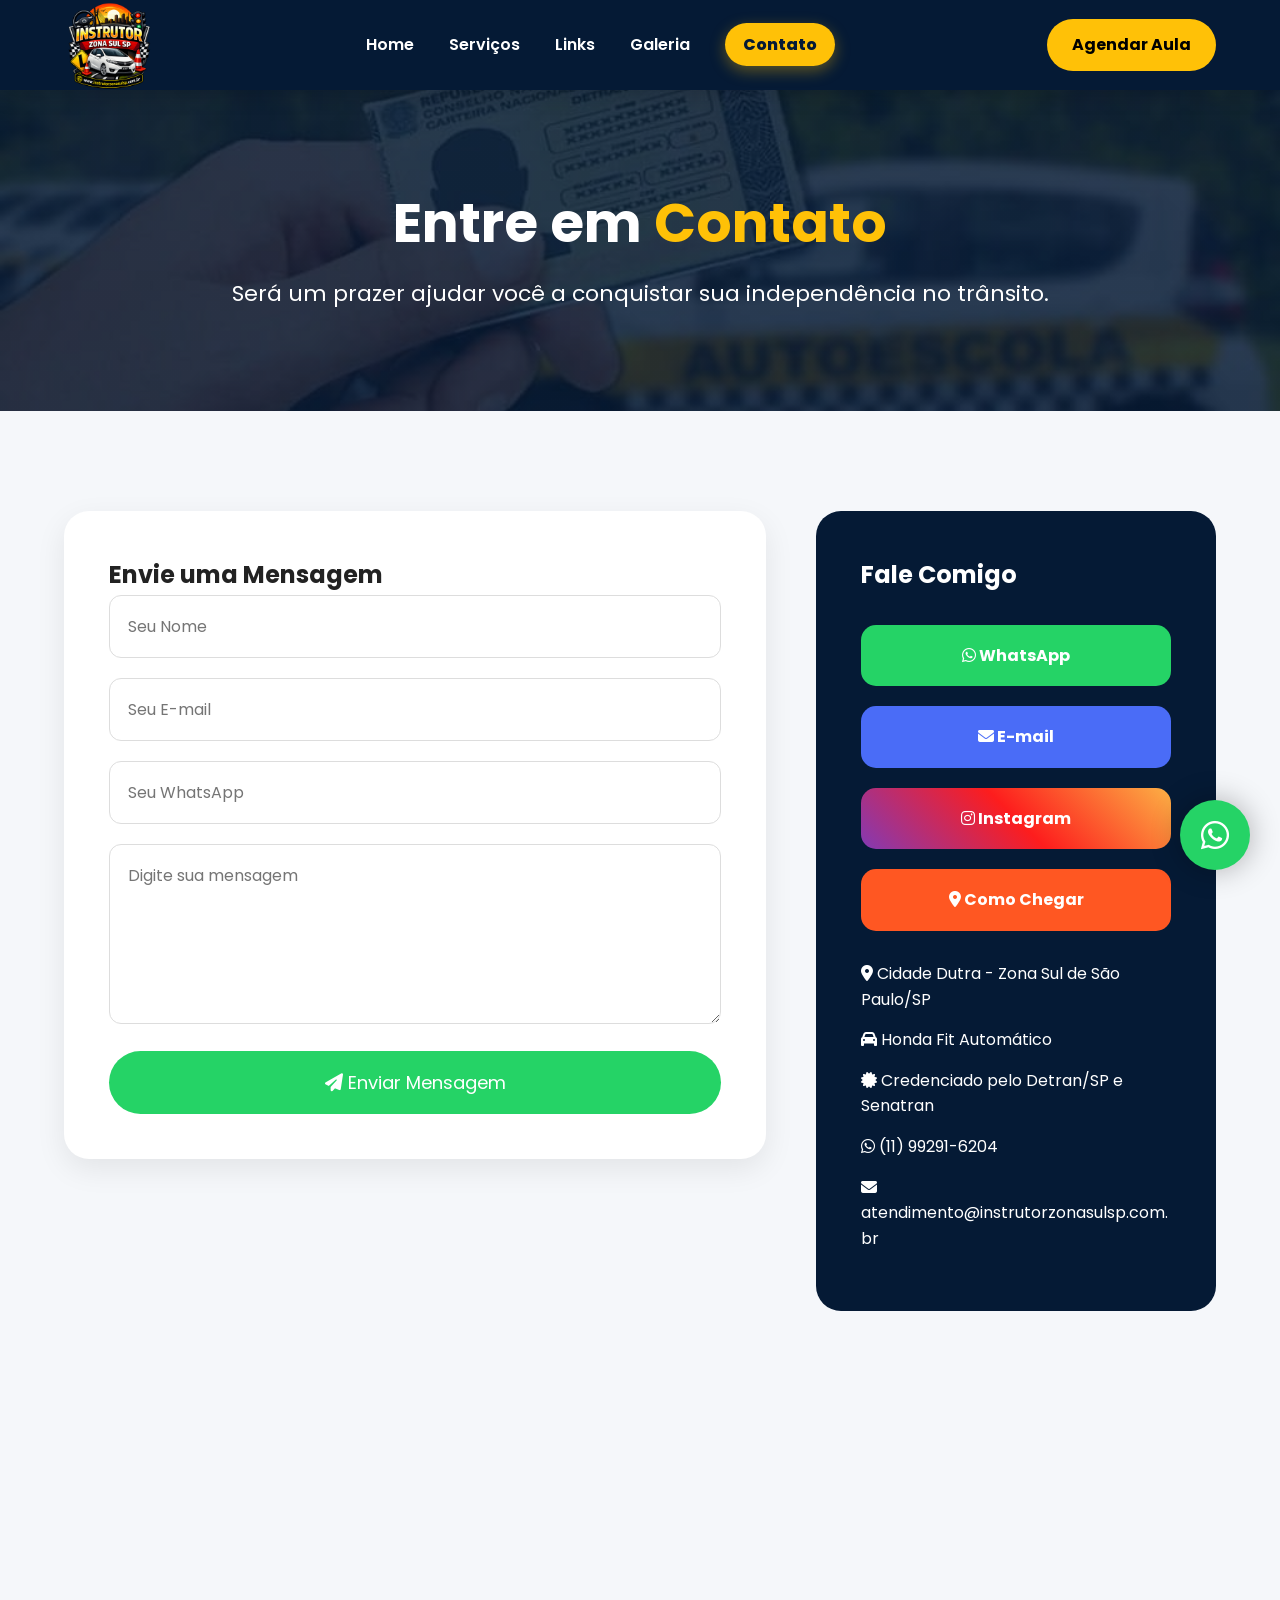
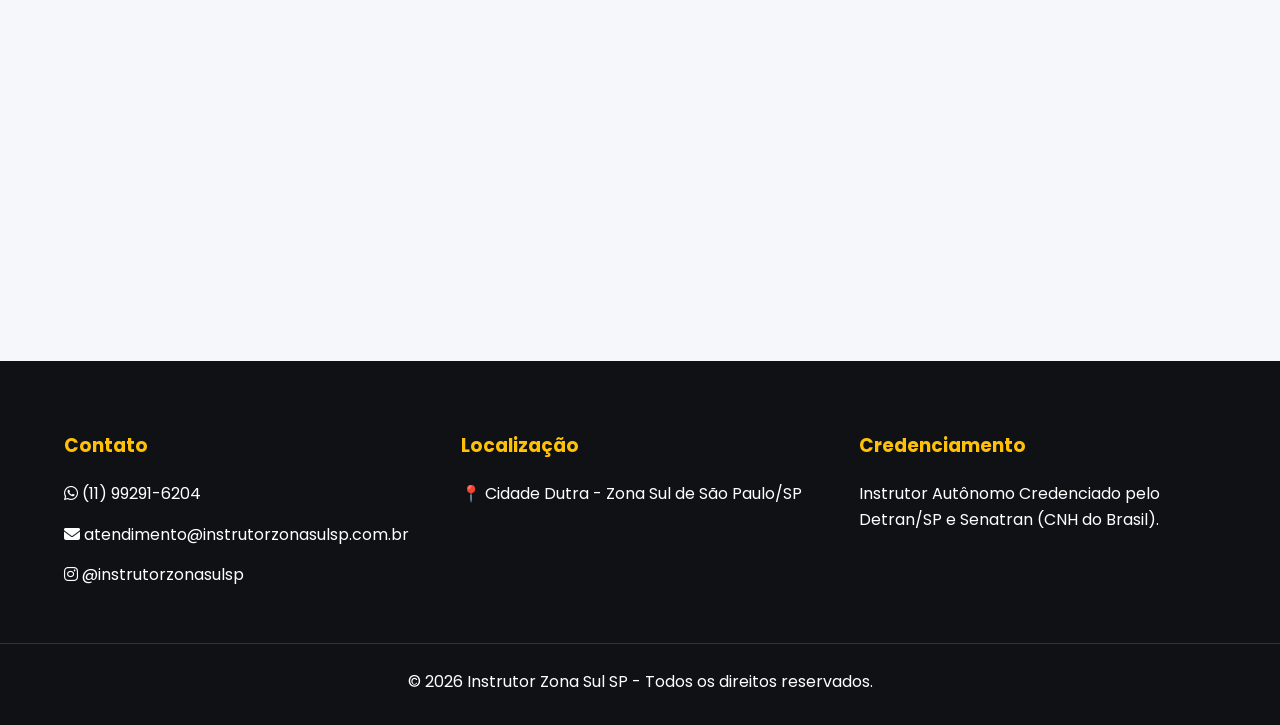
==== contato.html @ 7f16bb5d "Primeira versão do site Instrutor Zona Sul SP" ====
<!DOCTYPE html>
<html lang="pt-BR">

<head>
    <script async src="https://www.googletagmanager.com/gtag/js?id=G-B4GKSJ2989"></script>
    <script>
      window.dataLayer = window.dataLayer || [];
      function gtag(){dataLayer.push(arguments);}
      gtag('js', new Date());
      gtag('config', 'G-B4GKSJ2989');
    </script>
    
    <meta charset="UTF-8">
    <meta name="viewport" content="width=device-width, initial-scale=1.0">

    <title>Contato | Instrutor Zona Sul SP</title>

    <meta name="description"
        content="Entre em contato com o Instrutor Zona Sul SP e agende sua aula de direção.">

    <meta name="keywords"
        content="contato, whatsapp, aulas de direção, instrutor zona sul sp">

    <meta name="author"
        content="Instrutor Zona Sul SP">

    <meta property="og:title"
        content="Contato | Instrutor Zona Sul SP">

    <meta property="og:description"
        content="Agende sua aula de direção pelo WhatsApp.">

    <meta property="og:image"
        content="imagens/logo.png">

    <meta property="og:type"
        content="website">

    <link rel="icon"
        href="imagens/favicon.png">

    <link rel="preconnect"
        href="https://fonts.googleapis.com">

    <link rel="preconnect"
        href="https://fonts.gstatic.com"
        crossorigin>

    <link href="https://fonts.googleapis.com/css2?family=Poppins:wght@300;400;500;600;700;800&display=swap"
        rel="stylesheet">

    <link rel="stylesheet"
        href="https://cdnjs.cloudflare.com/ajax/libs/font-awesome/6.7.2/css/all.min.css">

        <link rel="stylesheet" href="css/style.css">
    <link rel="stylesheet" href="css/contato.css">    

    <link rel="icon"
          type="image/ico"
          href="imagens/favicon.ico">

    <link rel="icon" type="image/ico" href="imagens/favicon.ico">
    <link rel="apple-touch-icon" href="imagens/favicon.ico">
</head>

<body>

<header>

    <div class="container header-grid">

        <a href="index.html" class="logo">
            <img src="imagens/logo.png"
                alt="Instrutor Zona Sul SP"
                loading="lazy">
        </a>

        <div class="menu-mobile">
            <i class="fas fa-bars"></i>
        </div>

        <nav>
    <ul>
        <li><a href="index.html">Home</a></li>
        <li><a href="servicos.html">Serviços</a></li>
        <li><a href="links.html">Links</a></li>
        <li><a href="galeria.html">Galeria</a></li>
        <li><a href="contato.html">Contato</a></li>
    </ul>
        </nav>

        <a
            href="https://wa.me/5511992916204"
            target="_blank"
            class="btn-header">

            Agendar Aula

        </a>

    </div>

</header>

<section class="hero-contato">

    <div class="container">

        <h1>
            Entre em <span>Contato</span>
        </h1>

        <p>
            Será um prazer ajudar você a conquistar sua independência no trânsito.
        </p>

    </div>

</section>

<section class="contato">

    <div class="container">

        <div class="contato-grid">

            <div class="formulario">

                <h2>Envie uma Mensagem</h2>

                <form
                    action="https://formsubmit.co/atendimento@instrutorzonasulsp.com.br"
                    method="POST">

                    <input type="hidden"
                        name="_subject"
                        value="Novo contato pelo site - Instrutor Zona Sul SP">

                    <input type="hidden"
                        name="_captcha"
                        value="false">

                    <input type="hidden"
                        name="_template"
                        value="table">

                    <input type="hidden"
                        name="_next"
                        value="https://www.instrutorzonasulsp.com.br/obrigado.html">

                    <div class="campo">

                        <input
                            type="text"
                            name="Nome"
                            placeholder="Seu Nome"
                            autocomplete="name"
                            required>

                    </div>

                    <div class="campo">

                        <input
                            type="email"
                            name="Email"
                            placeholder="Seu E-mail"
                            autocomplete="email"
                            required>

                    </div>

                    <div class="campo">

                        <input
                            type="tel"
                            name="Telefone"
                            placeholder="Seu WhatsApp"
                            autocomplete="tel"
                            required>

                    </div>

                    <div class="campo">

                        <textarea
                            name="Mensagem"
                            placeholder="Digite sua mensagem"
                            required></textarea>

                    </div>

                    <button
                        class="botao-enviar"
                        type="submit">

                        <i class="fas fa-paper-plane"></i>
                        Enviar Mensagem

                    </button>

                </form>

            </div>

            <div class="info">

                <h2>Fale Comigo</h2>

                <a
                    href="https://wa.me/5511992916204"
                    target="_blank"
                    class="contato-btn whatsapp-btn">

                    <i class="fab fa-whatsapp"></i>
                    WhatsApp

                </a>

                <a
                    href="mailto:atendimento@instrutorzonasulsp.com.br"
                    target="_blank"
                    class="contato-btn email-btn">

                    <i class="fas fa-envelope"></i>
                    E-mail

                </a>

                <a
                    href="https://instagram.com/instrutorzonasulsp"
                    target="_blank"
                    class="contato-btn instagram-btn">

                    <i class="fab fa-instagram"></i>
                    Instagram

                </a>

                <a
                    href="https://www.google.com.br/maps/place/Cidade+Dutra,+S%C3%A3o+Paulo+-+SP/"
                    target="_blank"
                    class="contato-btn mapa-btn">

                    <i class="fas fa-location-dot"></i>
                    Como Chegar

                </a>

                <div class="dados">

                    <p>
                        <i class="fas fa-location-dot"></i>
                        Cidade Dutra - Zona Sul de São Paulo/SP
                    </p>

                    <p>
                        <i class="fas fa-car"></i>
                        Honda Fit Automático
                    </p>

                    <p>
                        <i class="fas fa-certificate"></i>
                        Credenciado pelo Detran/SP e Senatran
                    </p>

                    <p>
                        <i class="fab fa-whatsapp"></i>
                        (11) 99291-6204
                    </p>

                    <p>
                        <i class="fas fa-envelope"></i>
                        atendimento@instrutorzonasulsp.com.br
                    </p>

                </div>

            </div>

        </div>

    </div>

</section>

<section class="mapa">

    <div class="container">

        <iframe
            src="https://www.google.com/maps?q=Cidade+Dutra,São+Paulo,SP&output=embed">
        </iframe>

    </div>

</section>

<footer>

    <div class="container footer-grid">

        <div>

            <h3>Contato</h3>

            <p><i class="fab fa-whatsapp"></i> (11) 99291-6204</p>
            <p><i class="fas fa-envelope"></i> atendimento@instrutorzonasulsp.com.br</p>
            <p><i class="fab fa-instagram"></i> @instrutorzonasulsp</p>

        </div>

        <div class="footer-box">
                <h3>Localização</h3>
                <p>📍 Cidade Dutra - Zona Sul de São Paulo/SP</p>
            </div>
        <div>

            <h3>Credenciamento</h3>

            <p>
                Instrutor Autônomo Credenciado pelo Detran/SP e Senatran (CNH do Brasil).
            </p>

        </div>

    </div>

    <div class="copy">
        © <span id="ano"></span>
        Instrutor Zona Sul SP - Todos os direitos reservados.
    </div>

</footer>

<a
    href="https://wa.me/5511992916204"
    target="_blank"
    class="whatsapp">

    <i class="fab fa-whatsapp"></i>

</a>

<button class="voltar-topo">
    <i class="fas fa-chevron-up"></i>
</button>


<script>
document.getElementById('ano').innerText =
new Date().getFullYear();
</script>

<script src="js/script.js"></script>

</body>
</html>
---- css/style.css ----
/* ==========================
   RESET
========================== */

*{
    margin:0;
    padding:0;
    box-sizing:border-box;
    font-family:'Poppins',sans-serif;
}

html{
    scroll-behavior:smooth;
}

body{
    background:#f5f7fa;
    color:#222;
    line-height:1.6;
    overflow-x:hidden;
}

img{
    max-width:100%;
    display:block;
}

.container{
    width:90%;
    max-width:1200px;
    margin:auto;
}

/* ==========================
   HEADER
========================== */

header{
    background:#051A35;
    position:sticky;
    top:0;
    z-index:9999;
    box-shadow:0 5px 20px rgba(0,0,0,.15);
}

.header-grid{
    min-height:90px;
    display:flex;
    justify-content:space-between;
    align-items:center;
    gap:20px;
}

.logo{
    display:flex;
    align-items:center;
}

.logo img{
    height:90px;
    width:auto;
}

/* ==========================
   MENU
========================== */

.menu-mobile{
    display:none;
    color:#fff;
    font-size:30px;
    cursor:pointer;
}

nav ul{
    display:flex;
    gap:35px;
    list-style:none;
}

nav ul li a{
    color:#fff;
    text-decoration:none;
    font-weight:600;
    transition:.3s;
    padding:10px 0;
    position:relative;
}

nav ul li a:hover{
    color:#FFC107;
}

nav ul li a::after{
    content:'';
    position:absolute;
    left:0;
    bottom:-8px;
    width:0;
    height:3px;
    background:#FFC107;
    border-radius:30px;
    transition:.3s;
}

nav ul li a:hover::after{
    width:100%;
}

/* MENU ATIVO */

nav ul li a.ativo{
    background:#FFC107;
    color:#051A35;
    padding:10px 18px;
    border-radius:30px;
    font-weight:800;
    box-shadow:0 5px 15px rgba(255,193,7,.35);
}

nav ul li a.ativo::after{
    display:none;
}

/* ==========================
   BOTÃO HEADER
========================== */

.btn-header{
    background:#FFC107;
    color:#000;
    text-decoration:none;
    padding:13px 25px;
    border-radius:40px;
    font-weight:700;
    transition:.3s;
    white-space:nowrap;
}

.btn-header:hover{
    transform:translateY(-3px);
}

/* ==========================
   HERO
========================== */

.hero{
    background:
    linear-gradient(rgba(5,26,53,.80),
    rgba(5,26,53,.80)),
    url('../imagens/banner-home.jpg');

    background-size:cover;
    background-position:center;
    color:#fff;
    padding:100px 0;
}

.hero-grid{
    display:grid;
    grid-template-columns:1fr 1fr;
    gap:50px;
    align-items:center;
}

.hero h1{
    font-size:55px;
    line-height:1.1;
    margin-bottom:25px;
}

.hero h1 span{
    color:#FFC107;
}

.hero p{
    font-size:20px;
    margin-bottom:30px;
}

.hero ul{
    list-style:none;
    margin-bottom:35px;
}

.hero li{
    margin-bottom:15px;
    font-size:18px;
}

.hero li i{
    color:#FFC107;
    margin-right:10px;
}

/* ==========================
   BOTÕES
========================== */

.btn{
    display:inline-block;
    background:#25D366;
    color:#fff;
    text-decoration:none;
    padding:17px 35px;
    border-radius:40px;
    font-weight:700;
    transition:.3s;
}

.btn:hover{
    transform:translateY(-4px);
}

/* ==========================
   TÍTULOS
========================== */

.titulo{
    font-size:42px;
    text-align:center;
    color:#051A35;
    margin-bottom:60px;
}

/* ==========================
   CARDS
========================== */

.cards{
    display:grid;
    grid-template-columns:
    repeat(auto-fit,minmax(250px,1fr));
    gap:30px;
}

.card{
    background:#fff;
    padding:40px;
    border-radius:25px;
    text-align:center;
    box-shadow:0 10px 30px rgba(0,0,0,.08);
    transition:.3s;
}

.card:hover{
    transform:translateY(-10px);
}

.card i{
    font-size:50px;
    color:#FFC107;
    margin-bottom:20px;
}

.card h3{
    color:#051A35;
    margin-bottom:15px;
}

/* ==========================
   SOBRE
========================== */

.sobre{
    padding:100px 0;
}

.sobre-grid{
    display:grid;
    grid-template-columns:350px 1fr;
    gap:60px;
    align-items:center;
}

.sobre img{
    border-radius:25px;
}

.sobre p{
    margin-bottom:20px;
    font-size:18px;
}

/* ==========================
   CTA
========================== */

.cta{
    background:#FFC107;
    padding:100px 0;
    text-align:center;
}

.cta h2{
    font-size:42px;
    margin-bottom:20px;
    color:#051A35;
}

.cta p{
    font-size:20px;
    margin-bottom:35px;
}

/* ==========================
   FOOTER
========================== */

footer{
    background:#0f1115;
    color:#fff;
    padding:70px 0 30px;
}

.footer-grid{
    display:grid;
    grid-template-columns:
    repeat(auto-fit,minmax(250px,1fr));
    gap:40px;
}

footer h3{
    color:#FFC107;
    margin-bottom:20px;
}

footer p{
    margin-bottom:15px;
}

.copy{
    text-align:center;
    margin-top:40px;
    padding-top:25px;
    border-top:1px solid #333;
}

/* ==========================
   BOTÃO WHATSAPP
========================== */

.whatsapp{
    position:fixed;
    right:30px;
    bottom:30px;
    width:70px;
    height:70px;
    border-radius:50%;
    background:#25D366;
    display:flex;
    justify-content:center;
    align-items:center;
    color:#fff;
    text-decoration:none;
    font-size:32px;
    box-shadow:0 0 30px rgba(0,0,0,.3);
    z-index:999;
}

/* ==========================
   VOLTAR AO TOPO
========================== */

.voltar-topo{
    position:fixed;
    right:30px;
    bottom:120px;
    width:55px;
    height:55px;
    border:none;
    border-radius:50%;
    background:#051A35;
    color:#fff;
    cursor:pointer;
    display:none;
    z-index:999;
}

.voltar-topo.mostrar{
    display:flex;
    justify-content:center;
    align-items:center;
}

/* ==========================
   RESPONSIVIDADE TABLET
========================== */

@media(max-width:992px){

    .hero-grid,
    .sobre-grid,
    .footer-grid{
        grid-template-columns:1fr;
        text-align:center;
    }

    .hero h1{
        font-size:42px;
    }

    .titulo{
        font-size:34px;
    }

    .logo img{
        height:75px;
    }
}

/* ==========================
   RESPONSIVIDADE CELULAR
========================== */

@media(max-width:768px){

    .header-grid{
        min-height:auto;
        flex-wrap:wrap;
        padding:15px 0;
    }

    .logo img{
        height:65px;
    }

    .menu-mobile{
        display:block;
        margin-left:auto;
    }

    nav{
        display:none;
        width:100%;
        margin-top:20px;
        order:3;
    }

    nav.ativo{
        display:block;
    }

    nav ul{
        flex-direction:column;
        gap:0;
        width:100%;
        background:#051A35;
        border-radius:15px;
        overflow:hidden;
    }

    nav ul li a{
        display:block;
        padding:18px;
        text-align:center;
        border-bottom:1px solid rgba(255,255,255,.1);
    }

    .btn-header{
        display:none;
    }

    .hero{
        padding:70px 0;
        text-align:center;
    }

    .hero h1{
        font-size:34px;
    }

    .titulo{
        font-size:30px;
    }

    .btn{
        display:block;
        width:100%;
        text-align:center;
        margin-bottom:15px;
    }

    .whatsapp{
        width:60px;
        height:60px;
        font-size:28px;
        right:20px;
        bottom:20px;
    }

    .voltar-topo{
        right:20px;
        bottom:95px;
    }
}

/* ==========================
   CELULARES PEQUENOS
========================== */

@media(max-width:480px){

    .container{
        width:94%;
    }

    .logo img{
        height:55px;
    }

    .hero h1{
        font-size:28px;
    }

    .titulo{
        font-size:26px;
    }

    .btn-header{
        width:100%;
        text-align:center;
    }

    .whatsapp{
        width:55px;
        height:55px;
        font-size:24px;
    }
}
/* ==========================
   CONTATO.HTML
========================== */

.contato{
    padding:80px 0;
}

.contato-grid{
    display:grid;
    grid-template-columns:1fr 400px;
    gap:50px;
    align-items:start;
}

.formulario,
.info{
    width:100%;
}

.campo input,
.campo textarea{
    width:100%;
    max-width:100%;
}

.mapa iframe{
    width:100%;
    height:400px;
    border:none;
    border-radius:20px;
}

/* ==========================
   RESPONSIVIDADE TABLET
========================== */

@media(max-width:992px){

    .contato-grid{
        grid-template-columns:1fr;
        gap:35px;
    }

    .formulario,
    .info{
        padding:35px;
    }

    .mapa iframe{
        height:320px;
    }
}

/* ==========================
   RESPONSIVIDADE CELULAR
========================== */

@media(max-width:768px){

    .contato{
        padding:60px 0;
    }

    .contato-grid{
        grid-template-columns:1fr;
        gap:25px;
    }

    .formulario,
    .info{
        padding:25px;
    }

    .campo input,
    .campo textarea{
        font-size:16px;
        padding:15px;
    }

    .botao-enviar,
    .contato-btn{
        width:100%;
        text-align:center;
    }

    .mapa iframe{
        height:250px;
    }
}

/* ==========================
   CELULARES PEQUENOS
========================== */

@media(max-width:480px){

    .contato{
        padding:50px 0;
    }

    .formulario,
    .info{
        padding:20px;
    }

    .mapa iframe{
        height:220px;
        border-radius:15px;
    }
}
---- css/contato.css ----
.hero-contato{
    background:
    linear-gradient(rgba(5,26,53,.85),
    rgba(5,26,53,.85)),
    url('../imagens/banner-home.jpg');

    background-size:cover;
    background-position:center;
    color:#fff;
    text-align:center;
    padding:100px 20px;
}

.hero-contato h1{
    font-size:55px;
    margin-bottom:20px;
    line-height:1.2;
}

.hero-contato span{
    color:#FFC107;
}

.hero-contato p{
    font-size:22px;
}

.contato{
    padding:100px 0;
}

.grid{
    display:grid;
    grid-template-columns:minmax(0,1fr) minmax(300px,400px);
    gap:50px;
    align-items:start;
}

.formulario{
    background:#fff;
    padding:45px;
    border-radius:25px;
    box-shadow:0 10px 30px rgba(0,0,0,.08);
}

.campo{
    margin-bottom:20px;
}

.campo input,
.campo textarea{
    width:100%;
    max-width:100%;
    padding:18px;
    border:1px solid #ddd;
    border-radius:12px;
    font-size:16px;
    box-sizing:border-box;
}

.campo textarea{
    height:180px;
    resize:vertical;
}

.botao-enviar{
    width:100%;
    border:none;
    background:#25D366;
    color:#fff;
    padding:18px;
    border-radius:50px;
    font-size:18px;
    cursor:pointer;
    transition:.3s;
}

.botao-enviar:hover{
    transform:translateY(-2px);
}

.info{
    background:#051A35;
    color:#fff;
    padding:45px;
    border-radius:25px;
}

.info h2{
    margin-bottom:30px;
}

.contato-btn{
    display:block;
    width:100%;
    padding:18px;
    border-radius:15px;
    margin-bottom:20px;
    color:#fff;
    text-align:center;
    text-decoration:none;
    font-weight:bold;
    transition:.3s;
}

.contato-btn:hover{
    transform:translateY(-3px);
}

.whatsapp-btn{
    background:#25D366;
}

.email-btn{
    background:#4A6CF7;
}

.instagram-btn{
    background:linear-gradient(
        45deg,
        #833ab4,
        #fd1d1d,
        #fcb045
    );
}

.mapa-btn{
    background:#FF5722;
}

.dados{
    margin-top:30px;
}

.dados p{
    margin-bottom:15px;
    line-height:1.6;
    word-break:break-word;
}

.mapa{
    padding-bottom:100px;
}

.mapa iframe{
    width:100%;
    height:450px;
    border:none;
    border-radius:25px;
    display:block;
}

/* ==========================
   TABLETS
========================== */

@media(max-width:992px){

    .grid{
        grid-template-columns:1fr;
        gap:35px;
    }

    .info{
        width:100%;
    }
}

/* ==========================
   CELULARES
========================== */

@media(max-width:768px){

    .hero-contato{
        padding:70px 20px;
    }

    .hero-contato h1{
        font-size:36px;
    }

    .hero-contato p{
        font-size:18px;
    }

    .contato{
        padding:60px 0;
    }

    .formulario,
    .info{
        padding:30px 20px;
        border-radius:20px;
    }

    .campo input,
    .campo textarea{
        padding:15px;
        font-size:16px;
    }

    .botao-enviar{
        padding:16px;
        font-size:16px;
    }

    .dados p{
        font-size:15px;
    }

    .mapa{
        padding-bottom:60px;
    }

    .mapa iframe{
        height:300px;
        border-radius:20px;
    }
}

/* ==========================
   CELULARES PEQUENOS
========================== */

@media(max-width:480px){

    .hero-contato h1{
        font-size:30px;
    }

    .hero-contato p{
        font-size:16px;
    }

    .formulario,
    .info{
        padding:25px 15px;
    }

    .dados p{
        font-size:14px;
    }

    .mapa iframe{
        height:250px;
    }
}
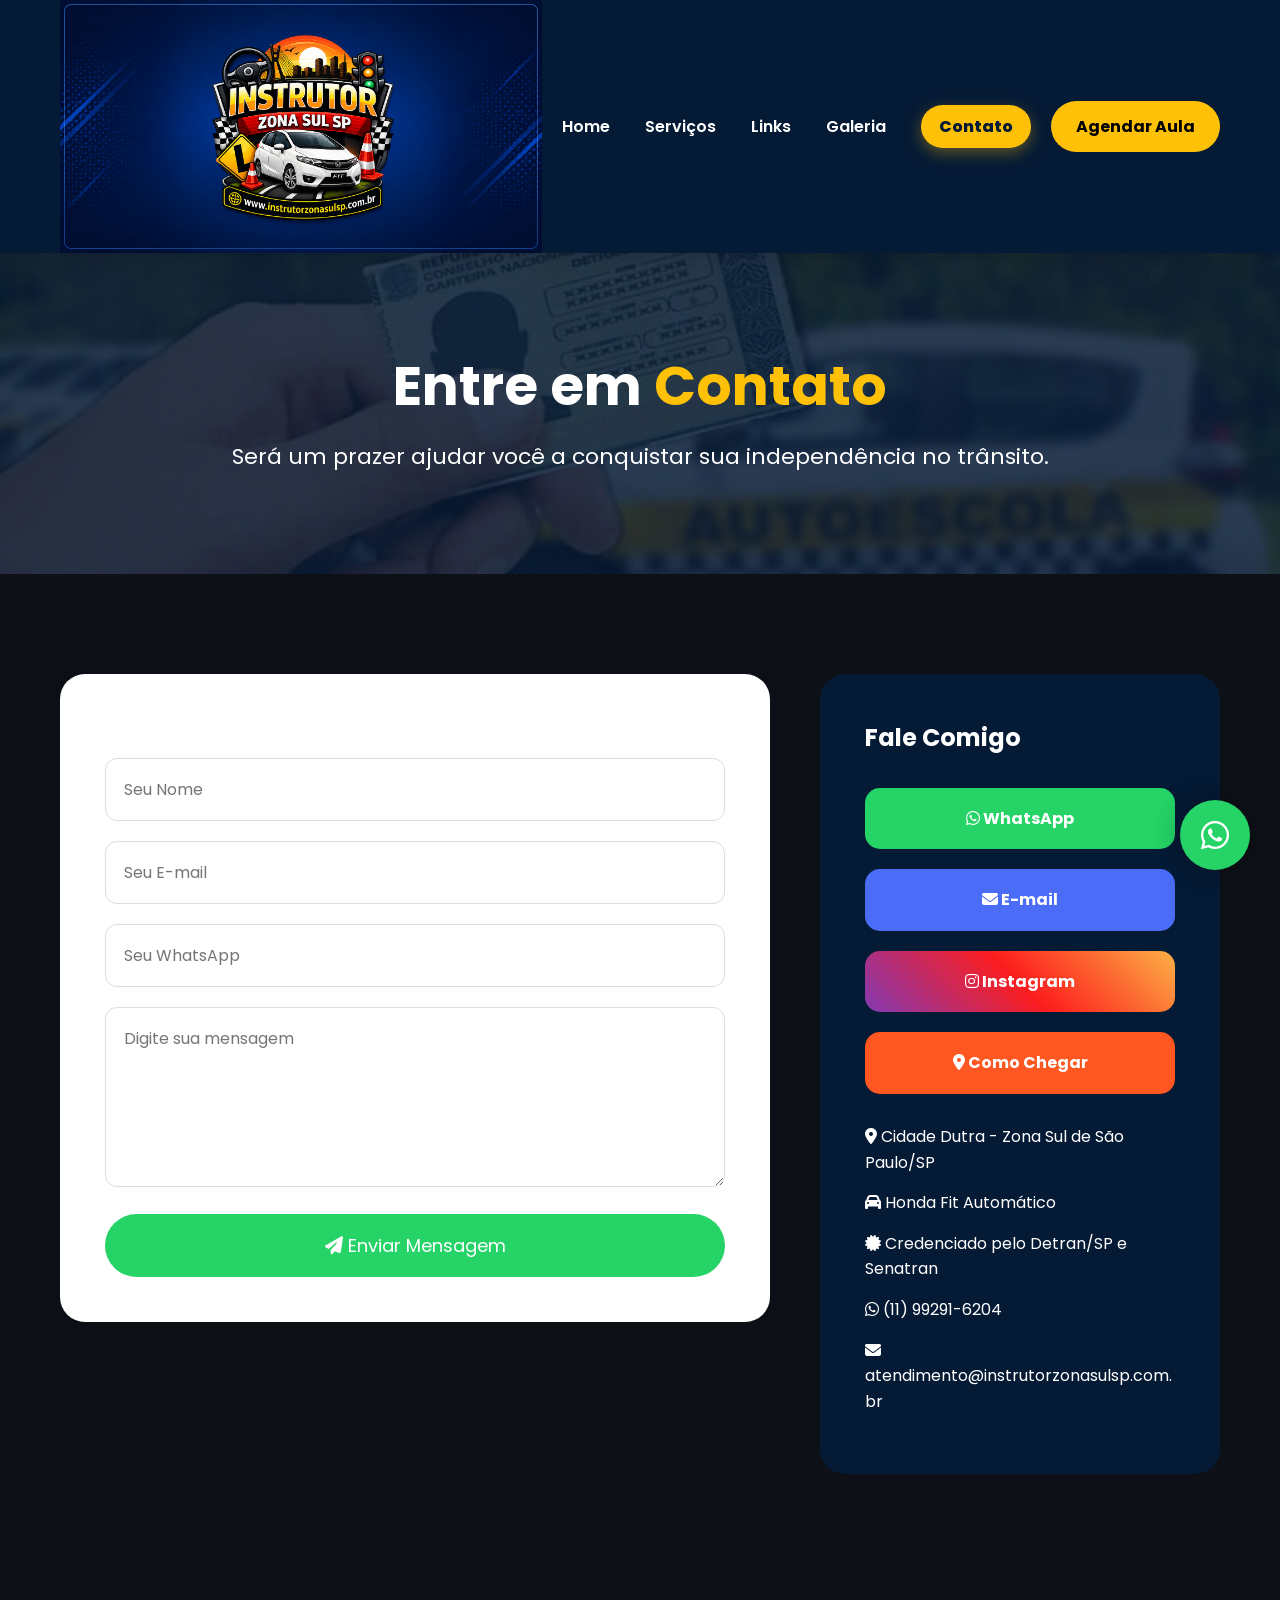
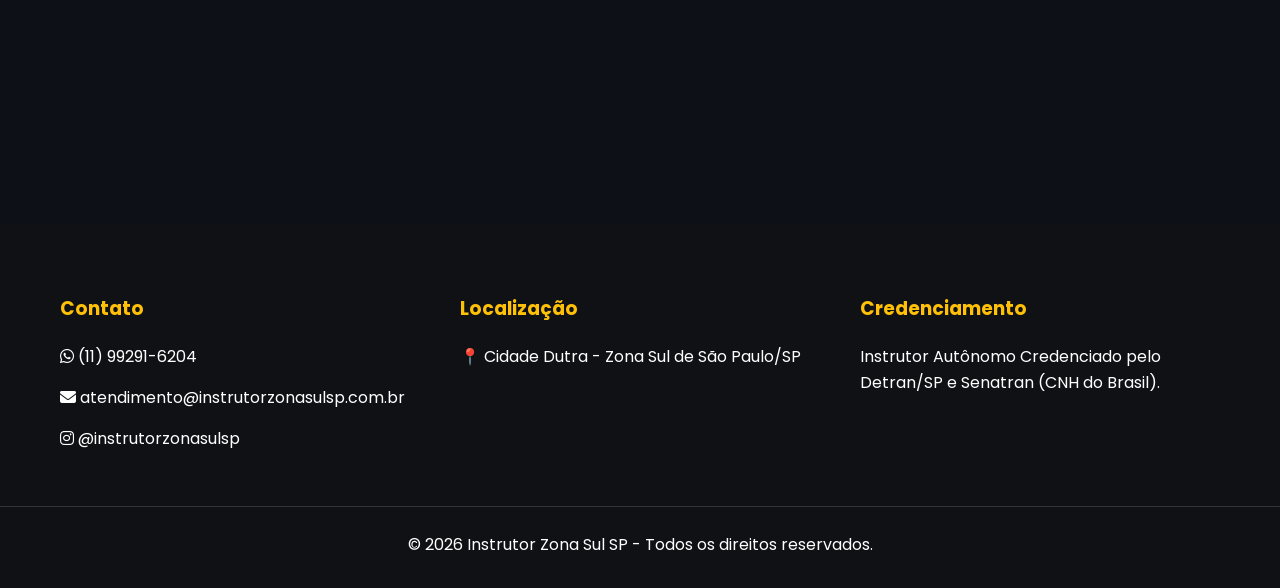
==== commit 4ed1c82a: "s" ====
--- a/contato.html
+++ b/contato.html
@@ -15,344 +15,218 @@
 
     <title>Contato | Instrutor Zona Sul SP</title>
 
-    <meta name="description"
-        content="Entre em contato com o Instrutor Zona Sul SP e agende sua aula de direção.">
-
-    <meta name="keywords"
-        content="contato, whatsapp, aulas de direção, instrutor zona sul sp">
-
-    <meta name="author"
-        content="Instrutor Zona Sul SP">
-
-    <meta property="og:title"
-        content="Contato | Instrutor Zona Sul SP">
-
-    <meta property="og:description"
-        content="Agende sua aula de direção pelo WhatsApp.">
-
-    <meta property="og:image"
-        content="imagens/logo.png">
-
-    <meta property="og:type"
-        content="website">
-
-    <link rel="icon"
-        href="imagens/favicon.png">
-
-    <link rel="preconnect"
-        href="https://fonts.googleapis.com">
-
-    <link rel="preconnect"
-        href="https://fonts.gstatic.com"
-        crossorigin>
-
-    <link href="https://fonts.googleapis.com/css2?family=Poppins:wght@300;400;500;600;700;800&display=swap"
-        rel="stylesheet">
-
-    <link rel="stylesheet"
-        href="https://cdnjs.cloudflare.com/ajax/libs/font-awesome/6.7.2/css/all.min.css">
-
-        <link rel="stylesheet" href="css/style.css">
-    <link rel="stylesheet" href="css/contato.css">    
-
-    <link rel="icon"
-          type="image/ico"
-          href="imagens/favicon.ico">
-
+    <meta name="description" content="Entre em contato com o Instrutor Zona Sul SP e agende sua aula de direção.">
+    <meta name="keywords" content="contato, whatsapp, aulas de direção, instrutor zona sul sp">
+    <meta name="author" content="Instrutor Zona Sul SP">
+    <meta name="theme-color" content="#051A35">
+    <link rel="canonical" href="https://www.instrutorzonasulsp.com.br/contato.html">
+
+    <meta property="og:title" content="Contato | Instrutor Zona Sul SP">
+    <meta property="og:description" content="Agende sua aula de direção pelo WhatsApp ou envie uma mensagem.">
+    <meta property="og:image" content="https://www.instrutorzonasulsp.com.br/imagens/logo.png">
+    <meta property="og:url" content="https://www.instrutorzonasulsp.com.br/contato.html">
+    <meta property="og:type" content="website">
+
+    <link rel="icon" href="imagens/favicon.png">
     <link rel="icon" type="image/ico" href="imagens/favicon.ico">
     <link rel="apple-touch-icon" href="imagens/favicon.ico">
+
+    <!-- Fontes e Ícones -->
+    <link rel="preconnect" href="https://fonts.googleapis.com">
+    <link rel="preconnect" href="https://fonts.gstatic.com" crossorigin>
+    <link href="https://fonts.googleapis.com/css2?family=Poppins:wght@300;400;500;600;700;800&display=swap" rel="stylesheet">
+    <link rel="stylesheet" href="https://cdnjs.cloudflare.com/ajax/libs/font-awesome/6.7.2/css/all.min.css">
+
+    <!-- CSS Padronizado -->
+    <link rel="stylesheet" href="css/style.css">
+    <link rel="stylesheet" href="css/index.css">
+    <link rel="stylesheet" href="css/contato.css">
 </head>
 
 <body>
 
-<header>
-
-    <div class="container header-grid">
-
-        <a href="index.html" class="logo">
-            <img src="imagens/logo.png"
-                alt="Instrutor Zona Sul SP"
-                loading="lazy">
-        </a>
-
-        <div class="menu-mobile">
-            <i class="fas fa-bars"></i>
-        </div>
-
-        <nav>
-    <ul>
-        <li><a href="index.html">Home</a></li>
-        <li><a href="servicos.html">Serviços</a></li>
-        <li><a href="links.html">Links</a></li>
-        <li><a href="galeria.html">Galeria</a></li>
-        <li><a href="contato.html">Contato</a></li>
-    </ul>
-        </nav>
-
-        <a
-            href="https://wa.me/5511992916204"
-            target="_blank"
-            class="btn-header">
-
-            Agendar Aula
-
-        </a>
-
-    </div>
-
-</header>
-
-<section class="hero-contato">
-
-    <div class="container">
-
-        <h1>
-            Entre em <span>Contato</span>
-        </h1>
-
-        <p>
-            Será um prazer ajudar você a conquistar sua independência no trânsito.
-        </p>
-
-    </div>
-
-</section>
-
-<section class="contato">
-
-    <div class="container">
-
-        <div class="contato-grid">
-
-            <div class="formulario">
-
-                <h2>Envie uma Mensagem</h2>
-
-                <form
-                    action="https://formsubmit.co/atendimento@instrutorzonasulsp.com.br"
-                    method="POST">
-
-                    <input type="hidden"
-                        name="_subject"
-                        value="Novo contato pelo site - Instrutor Zona Sul SP">
-
-                    <input type="hidden"
-                        name="_captcha"
-                        value="false">
-
-                    <input type="hidden"
-                        name="_template"
-                        value="table">
-
-                    <input type="hidden"
-                        name="_next"
-                        value="https://www.instrutorzonasulsp.com.br/obrigado.html">
-
-                    <div class="campo">
-
-                        <input
-                            type="text"
-                            name="Nome"
-                            placeholder="Seu Nome"
-                            autocomplete="name"
-                            required>
-
+    <!-- HEADER -->
+    <header>
+        <div class="container header-grid">
+            <a href="index.html" class="logo">
+                <img src="imagens/logo.png" alt="Instrutor Zona Sul SP" loading="lazy">
+            </a>
+
+            <div class="menu-mobile">
+                <i class="fas fa-bars"></i>
+            </div>
+
+            <nav>
+                <ul>
+                    <li><a href="index.html">Home</a></li>
+                    <li><a href="servicos.html">Serviços</a></li>
+                    <li><a href="links.html">Links</a></li>
+                    <li><a href="galeria.html">Galeria</a></li>
+                    <li><a href="contato.html">Contato</a></li>
+                </ul>
+            </nav>
+
+            <a href="https://wa.me/5511992916204" target="_blank" class="btn-header">
+                Agendar Aula
+            </a>
+        </div>
+    </header>
+
+    <!-- HERO -->
+    <section class="hero-contato">
+        <div class="container">
+            <h1>
+                Entre em <span>Contato</span>
+            </h1>
+            <p>
+                Será um prazer ajudar você a conquistar sua independência no trânsito.
+            </p>
+        </div>
+    </section>
+
+    <!-- FORMULÁRIO E INFORMAÇÕES DE CONTATO -->
+    <section class="contato">
+        <div class="container">
+            <div class="contato-grid">
+
+                <div class="formulario">
+                    <h2>Envie uma Mensagem</h2>
+
+                    <form action="https://formsubmit.co/atendimento@instrutorzonasulsp.com.br" method="POST">
+                        <input type="hidden" name="_subject" value="Novo contato pelo site - Instrutor Zona Sul SP">
+                        <input type="hidden" name="_captcha" value="false">
+                        <input type="hidden" name="_template" value="table">
+                        <input type="hidden" name="_next" value="https://www.instrutorzonasulsp.com.br/obrigado.html">
+
+                        <div class="campo">
+                            <input type="text" name="Nome" placeholder="Seu Nome" autocomplete="name" required>
+                        </div>
+
+                        <div class="campo">
+                            <input type="email" name="Email" placeholder="Seu E-mail" autocomplete="email" required>
+                        </div>
+
+                        <div class="campo">
+                            <input type="tel" name="Telefone" placeholder="Seu WhatsApp" autocomplete="tel" required>
+                        </div>
+
+                        <div class="campo">
+                            <textarea name="Mensagem" placeholder="Digite sua mensagem" required></textarea>
+                        </div>
+
+                        <button class="botao-enviar" type="submit">
+                            <i class="fas fa-paper-plane"></i>
+                            Enviar Mensagem
+                        </button>
+                    </form>
+                </div>
+
+                <div class="info">
+                    <h2>Fale Comigo</h2>
+
+                    <a href="https://wa.me/5511992916204" target="_blank" class="contato-btn whatsapp-btn">
+                        <i class="fab fa-whatsapp"></i>
+                        WhatsApp
+                    </a>
+
+                    <a href="mailto:atendimento@instrutorzonasulsp.com.br" target="_blank" class="contato-btn email-btn">
+                        <i class="fas fa-envelope"></i>
+                        E-mail
+                    </a>
+
+                    <a href="https://instagram.com/instrutorzonasulsp" target="_blank" class="contato-btn instagram-btn">
+                        <i class="fab fa-instagram"></i>
+                        Instagram
+                    </a>
+
+                    <a href="https://www.google.com.br/maps/place/Cidade+Dutra,+S%C3%A3o+Paulo+-+SP/" target="_blank" class="contato-btn mapa-btn">
+                        <i class="fas fa-location-dot"></i>
+                        Como Chegar
+                    </a>
+
+                    <div class="dados">
+                        <p>
+                            <i class="fas fa-location-dot"></i>
+                            Cidade Dutra - Zona Sul de São Paulo/SP
+                        </p>
+
+                        <p>
+                            <i class="fas fa-car"></i>
+                            Honda Fit Automático
+                        </p>
+
+                        <p>
+                            <i class="fas fa-certificate"></i>
+                            Credenciado pelo Detran/SP e Senatran
+                        </p>
+
+                        <p>
+                            <i class="fab fa-whatsapp"></i>
+                            (11) 99291-6204
+                        </p>
+
+                        <p>
+                            <i class="fas fa-envelope"></i>
+                            atendimento@instrutorzonasulsp.com.br
+                        </p>
                     </div>
-
-                    <div class="campo">
-
-                        <input
-                            type="email"
-                            name="Email"
-                            placeholder="Seu E-mail"
-                            autocomplete="email"
-                            required>
-
-                    </div>
-
-                    <div class="campo">
-
-                        <input
-                            type="tel"
-                            name="Telefone"
-                            placeholder="Seu WhatsApp"
-                            autocomplete="tel"
-                            required>
-
-                    </div>
-
-                    <div class="campo">
-
-                        <textarea
-                            name="Mensagem"
-                            placeholder="Digite sua mensagem"
-                            required></textarea>
-
-                    </div>
-
-                    <button
-                        class="botao-enviar"
-                        type="submit">
-
-                        <i class="fas fa-paper-plane"></i>
-                        Enviar Mensagem
-
-                    </button>
-
-                </form>
-
-            </div>
-
-            <div class="info">
-
-                <h2>Fale Comigo</h2>
-
-                <a
-                    href="https://wa.me/5511992916204"
-                    target="_blank"
-                    class="contato-btn whatsapp-btn">
-
-                    <i class="fab fa-whatsapp"></i>
-                    WhatsApp
-
-                </a>
-
-                <a
-                    href="mailto:atendimento@instrutorzonasulsp.com.br"
-                    target="_blank"
-                    class="contato-btn email-btn">
-
-                    <i class="fas fa-envelope"></i>
-                    E-mail
-
-                </a>
-
-                <a
-                    href="https://instagram.com/instrutorzonasulsp"
-                    target="_blank"
-                    class="contato-btn instagram-btn">
-
-                    <i class="fab fa-instagram"></i>
-                    Instagram
-
-                </a>
-
-                <a
-                    href="https://www.google.com.br/maps/place/Cidade+Dutra,+S%C3%A3o+Paulo+-+SP/"
-                    target="_blank"
-                    class="contato-btn mapa-btn">
-
-                    <i class="fas fa-location-dot"></i>
-                    Como Chegar
-
-                </a>
-
-                <div class="dados">
-
-                    <p>
-                        <i class="fas fa-location-dot"></i>
-                        Cidade Dutra - Zona Sul de São Paulo/SP
-                    </p>
-
-                    <p>
-                        <i class="fas fa-car"></i>
-                        Honda Fit Automático
-                    </p>
-
-                    <p>
-                        <i class="fas fa-certificate"></i>
-                        Credenciado pelo Detran/SP e Senatran
-                    </p>
-
-                    <p>
-                        <i class="fab fa-whatsapp"></i>
-                        (11) 99291-6204
-                    </p>
-
-                    <p>
-                        <i class="fas fa-envelope"></i>
-                        atendimento@instrutorzonasulsp.com.br
-                    </p>
-
                 </div>
 
             </div>
-
-        </div>
-
-    </div>
-
-</section>
-
-<section class="mapa">
-
-    <div class="container">
-
-        <iframe
-            src="https://www.google.com/maps?q=Cidade+Dutra,São+Paulo,SP&output=embed">
-        </iframe>
-
-    </div>
-
-</section>
-
-<footer>
-
-    <div class="container footer-grid">
-
-        <div>
-
-            <h3>Contato</h3>
-
-            <p><i class="fab fa-whatsapp"></i> (11) 99291-6204</p>
-            <p><i class="fas fa-envelope"></i> atendimento@instrutorzonasulsp.com.br</p>
-            <p><i class="fab fa-instagram"></i> @instrutorzonasulsp</p>
-
-        </div>
-
-        <div class="footer-box">
+        </div>
+    </section>
+
+    <!-- MAPA -->
+    <section class="mapa">
+        <div class="container">
+            <iframe src="https://www.google.com/maps?q=Cidade+Dutra,São+Paulo,SP&output=embed" loading="lazy"></iframe>
+        </div>
+    </section>
+
+    <!-- FOOTER -->
+    <footer>
+        <div class="container footer-grid">
+            <div>
+                <h3>Contato</h3>
+                <p><i class="fab fa-whatsapp"></i> (11) 99291-6204</p>
+                <p><i class="fas fa-envelope"></i> atendimento@instrutorzonasulsp.com.br</p>
+                <p><i class="fab fa-instagram"></i> @instrutorzonasulsp</p>
+            </div>
+
+            <div class="footer-box">
                 <h3>Localização</h3>
                 <p>📍 Cidade Dutra - Zona Sul de São Paulo/SP</p>
             </div>
-        <div>
-
-            <h3>Credenciamento</h3>
-
-            <p>
-                Instrutor Autônomo Credenciado pelo Detran/SP e Senatran (CNH do Brasil).
-            </p>
-
-        </div>
-
-    </div>
-
-    <div class="copy">
-        © <span id="ano"></span>
-        Instrutor Zona Sul SP - Todos os direitos reservados.
-    </div>
-
-</footer>
-
-<a
-    href="https://wa.me/5511992916204"
-    target="_blank"
-    class="whatsapp">
-
-    <i class="fab fa-whatsapp"></i>
-
-</a>
-
-<button class="voltar-topo">
-    <i class="fas fa-chevron-up"></i>
-</button>
-
-
-<script>
-document.getElementById('ano').innerText =
-new Date().getFullYear();
-</script>
-
-<script src="js/script.js"></script>
+
+            <div>
+                <h3>Credenciamento</h3>
+                <p>
+                    Instrutor Autônomo Credenciado pelo Detran/SP e Senatran (CNH do Brasil).
+                </p>
+            </div>
+        </div>
+
+        <div class="copy">
+            © <span id="ano"></span>
+            Instrutor Zona Sul SP - Todos os direitos reservados.
+        </div>
+    </footer>
+
+    <!-- WHATSAPP FLUTUANTE -->
+    <a href="https://wa.me/5511992916204" target="_blank" class="whatsapp">
+        <i class="fab fa-whatsapp"></i>
+    </a>
+
+    <!-- VOLTAR AO TOPO -->
+    <button class="voltar-topo">
+        <i class="fas fa-chevron-up"></i>
+    </button>
+
+    <script>
+        document.getElementById('ano').innerText = new Date().getFullYear();
+    </script>
+    <script src="js/script.js"></script>
 
 </body>
+
 </html>
--- a/css/index.css
+++ b/css/index.css
@@ -0,0 +1,283 @@
+/*/* ==========================================================================
+   1. RESET GLOBAL & PREVENÇÃO DE ESTRUTURA (Evita barra de rolagem horizontal)
+   ========================================================================== */
+*, *::before, *::after {
+    box-sizing: border-box !important;
+    margin: 0;
+    padding: 0;
+}
+
+html, body {
+    width: 100% !important;
+    max-width: 100% !important;
+    overflow-x: hidden !important; /* Corta o espaço branco extra no mobile */
+    font-family: 'Exo 2', 'Arial', sans-serif;
+    background-color: #0d1117; /* Fundo escuro padrão */
+    color: #ffffff;
+    -webkit-font-smoothing: antialiased;
+}
+
+/* Trava imagens e mídias para nunca excederem a largura da tela */
+img, video, iframe, picture {
+    max-width: 100% !important;
+    height: auto !important;
+    display: block;
+}
+
+/* Previne que textos longos, links ou emails vazem das caixas */
+p, h1, h2, h3, h4, h5, h6, a, span, li {
+    overflow-wrap: break-word !important;
+    word-wrap: break-word !important;
+}
+
+/* ==========================================================================
+   2. ESTRUTURA DA PÁGINA (DESKTOP)
+   ========================================================================== */
+.container {
+    width: 100%;
+    max-width: 1200px;
+    margin: 0 auto;
+    padding: 0 20px;
+}
+
+/* --- Cabeçalho / Banner Principal (Hero) --- */
+.hero {
+    width: 100%;
+    padding: 60px 0;
+    background: linear-gradient(135deg, #0a0e17 0%, #161b22 100%);
+}
+
+.hero-container {
+    display: flex;
+    align-items: center;
+    justify-content: space-between;
+    gap: 40px;
+}
+
+.hero-text {
+    flex: 1;
+}
+
+.hero-text h1 {
+    font-size: 2.5rem;
+    font-weight: 700;
+    color: #ffcc00;
+    line-height: 1.2;
+    margin-bottom: 20px;
+}
+
+.hero-text h1 span {
+    color: #ffffff;
+}
+
+.hero-list {
+    list-style: none;
+    margin-bottom: 30px;
+}
+
+.hero-list li {
+    font-size: 1.1rem;
+    margin-bottom: 12px;
+    display: flex;
+    align-items: center;
+    gap: 10px;
+}
+
+.hero-image {
+    flex: 1;
+    display: flex;
+    justify-content: center;
+    align-items: center;
+}
+
+.hero-image img {
+    border-radius: 12px;
+    box-shadow: 0 8px 24px rgba(0, 0, 0, 0.5);
+}
+
+/* --- Botões de Ação --- */
+.btn-whatsapp {
+    display: inline-flex;
+    align-items: center;
+    justify-content: center;
+    background-color: #25D366;
+    color: #ffffff;
+    font-size: 1.1rem;
+    font-weight: bold;
+    padding: 16px 28px;
+    border-radius: 50px;
+    text-decoration: none;
+    transition: transform 0.2s ease, background-color 0.2s ease;
+    box-shadow: 0 4px 15px rgba(37, 211, 102, 0.3);
+}
+
+.btn-whatsapp:hover {
+    background-color: #1ebd56;
+    transform: translateY(-2px);
+}
+
+/* --- Seções Adicionais (Chamada de Impacto / Destaques) --- */
+.secao-destaque {
+    background-color: #ffcc00;
+    color: #000000;
+    padding: 50px 0;
+    text-align: center;
+}
+
+.secao-destaque h2 {
+    font-size: 2.2rem;
+    font-weight: 800;
+    margin-bottom: 15px;
+}
+
+.secao-destaque p {
+    font-size: 1.2rem;
+    margin-bottom: 25px;
+}
+
+/* --- Seção de Contato --- */
+.contato-secao {
+    padding: 60px 0;
+    background-color: #161b22;
+    text-align: center;
+}
+
+.contato-container {
+    max-width: 600px;
+    margin: 0 auto;
+}
+
+/* ==========================================================================
+   3. CORREÇÃO RESPONSIVA PARA CELULARES E TABLETS (Telas até 768px)
+   ========================================================================== */
+@media (max-width: 768px) {
+
+    /* Força o container principal a não ter margens negativas no celular */
+    .container {
+        padding-left: 16px !important;
+        padding-right: 16px !important;
+    }
+
+    /* Empilha o bloco do texto e da imagem do carro na vertical */
+    .hero-container {
+        flex-direction: column !important;
+        gap: 30px !important;
+        text-align: center;
+    }
+
+    /* Faz os containers ocuparem 100% da largura da tela */
+    .hero-text, 
+    .hero-image {
+        width: 100% !important;
+        max-width: 100% !important;
+        flex: none !important;
+    }
+
+    /* Reduz o tamanho do título para caber sem espremer o layout */
+    .hero-text h1 {
+        font-size: 1.75rem !important;
+        line-height: 1.3 !important;
+    }
+
+    /* Ajusta o alinhamento da lista de tópicos no celular */
+    .hero-list {
+        text-align: left;
+        display: inline-block;
+        margin: 0 auto 25px auto;
+    }
+
+    .hero-list li {
+        font-size: 0.95rem !important;
+    }
+
+    /* Redimensiona os títulos das seções secundárias */
+    .secao-destaque h2 {
+        font-size: 1.6rem !important;
+    }
+
+    .secao-destaque p {
+        font-size: 1rem !important;
+    }
+
+    /* Expande os botões para largura total para facilitar o toque no celular */
+    .btn-whatsapp {
+        width: 100% !important;
+        padding: 14px 20px !important;
+        font-size: 1rem !important;
+    }
+
+    /* Garante que a foto do carro fique perfeitamente centralizada e ajustada */
+    .hero-image img {
+        width: 100% !important;
+        height: auto !important;
+        margin: 0 auto;
+    }
+}
+
+/* Ajustes finos adicionais para telas muito pequenas (até 380px) */
+@media (max-width: 380px) {
+    .hero-text h1 {
+        font-size: 1.5rem !important;
+    }
+
+    .hero-list li {
+        font-size: 0.88rem !important;
+    }
+}
+
+/* ==========================================================================
+   CORREÇÃO DE EMERGÊNCIA - FORÇAR ENCAIXE NA TELA (MOBILE)
+   ========================================================================== */
+@media (max-width: 768px) {
+    
+    /* 1. Força o corpo da página a NUNCA ter rolagem lateral */
+    html, body {
+        overflow-x: hidden !important;
+        width: 100% !important;
+        position: relative;
+    }
+
+    /* 2. Localiza o container que segura a foto e o texto e força o empilhamento */
+    /* Eu usei classes genéricas comuns. Se você souber a classe exata (ex: .hero, .banner), substitua aqui. */
+    .hero, 
+    .container, 
+    .flex-container, 
+    #banner, 
+    main > section {
+        display: flex !important;
+        flex-direction: column !important; /* Texto em cima, Foto embaixo */
+        align-items: center !important;
+        justify-content: center !important;
+        width: 100% !important;
+        max-width: 100% !important;
+        padding-left: 15px !important;
+        padding-right: 15px !important;
+        margin-left: 0 !important;
+        margin-right: 0 !important;
+    }
+
+    /* 3. Força as colunas de texto e imagem a ocuparem 100% da largura */
+    .hero-text, 
+    .hero-image, 
+    .col, 
+    .col-6, 
+    .col-md-6,
+    div[class*="col-"] {
+        width: 100% !important;
+        max-width: 100% !important;
+        flex: none !important;
+        margin-left: 0 !important;
+        margin-right: 0 !important;
+        padding: 0 !important;
+    }
+
+    /* 4. A CORREÇÃO DA FOTO: Força a imagem a obedecer o container */
+    .hero-image img, 
+    img[src*="carro.png"] {
+        width: 100% !important;
+        max-width: 100% !important;
+        height: auto !important;
+        display: block !important;
+        margin: 20px auto !important; /* Espaço em cima/baixo e centralizada */
+    }
+}
